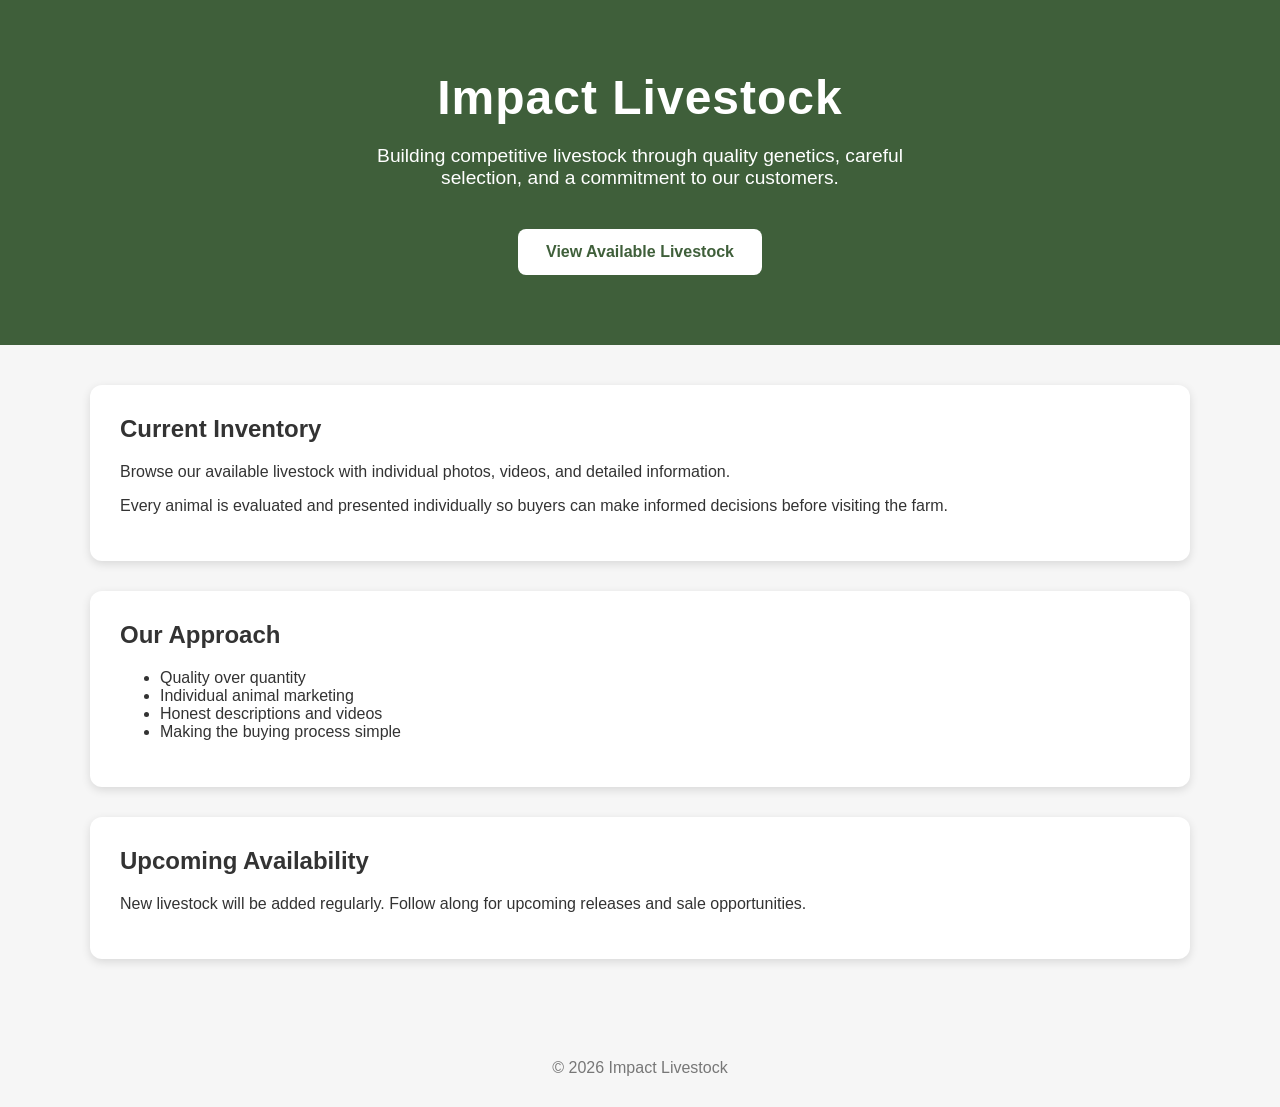
==== index.html @ 0fb70a0f "Update index.html" ====
<!DOCTYPE html>
<html lang="en">
<head>
<meta charset="UTF-8">
<meta name="viewport" content="width=device-width, initial-scale=1.0">

<title>Impact Livestock</title>

<style>

body{
    margin:0;
    font-family:Arial, Helvetica, sans-serif;
    background:#f6f6f6;
    color:#333;
}

header{
    background:#3f5f3a;
    color:white;
    text-align:center;
    padding:70px 20px;
}

header h1{
    margin:0;
    font-size:3em;
    letter-spacing:1px;
}

header p{
    font-size:1.2em;
    max-width:600px;
    margin:20px auto;
}

.button{
    display:inline-block;
    background:white;
    color:#3f5f3a;
    padding:14px 28px;
    margin-top:20px;
    border-radius:8px;
    text-decoration:none;
    font-weight:bold;
}

.container{
    max-width:1100px;
    margin:auto;
    padding:40px 20px;
}

.card{
    background:white;
    border-radius:12px;
    padding:30px;
    box-shadow:0 3px 10px rgba(0,0,0,.12);
    margin-bottom:30px;
}

.card h2{
    margin-top:0;
}

footer{
    text-align:center;
    padding:30px;
    color:#777;
}

</style>

</head>

<body>

<header>

<h1>Impact Livestock</h1>

<p>
Building competitive livestock through quality genetics, careful selection, and a commitment to our customers.
</p>

<a class="button" href="pigs/">
View Available Livestock
</a>

</header>


<div class="container">

<div class="card">

<h2>Current Inventory</h2>

<p>
Browse our available livestock with individual photos, videos, and detailed information.
</p>

<p>
Every animal is evaluated and presented individually so buyers can make informed decisions before visiting the farm.
</p>

</div>


<div class="card">

<h2>Our Approach</h2>

<ul>
<li>Quality over quantity</li>
<li>Individual animal marketing</li>
<li>Honest descriptions and videos</li>
<li>Making the buying process simple</li>
</ul>

</div>


<div class="card">

<h2>Upcoming Availability</h2>

<p>
New livestock will be added regularly. Follow along for upcoming releases and sale opportunities.
</p>

</div>


</div>


<footer>

© 2026 Impact Livestock

</footer>


</body>
</html>
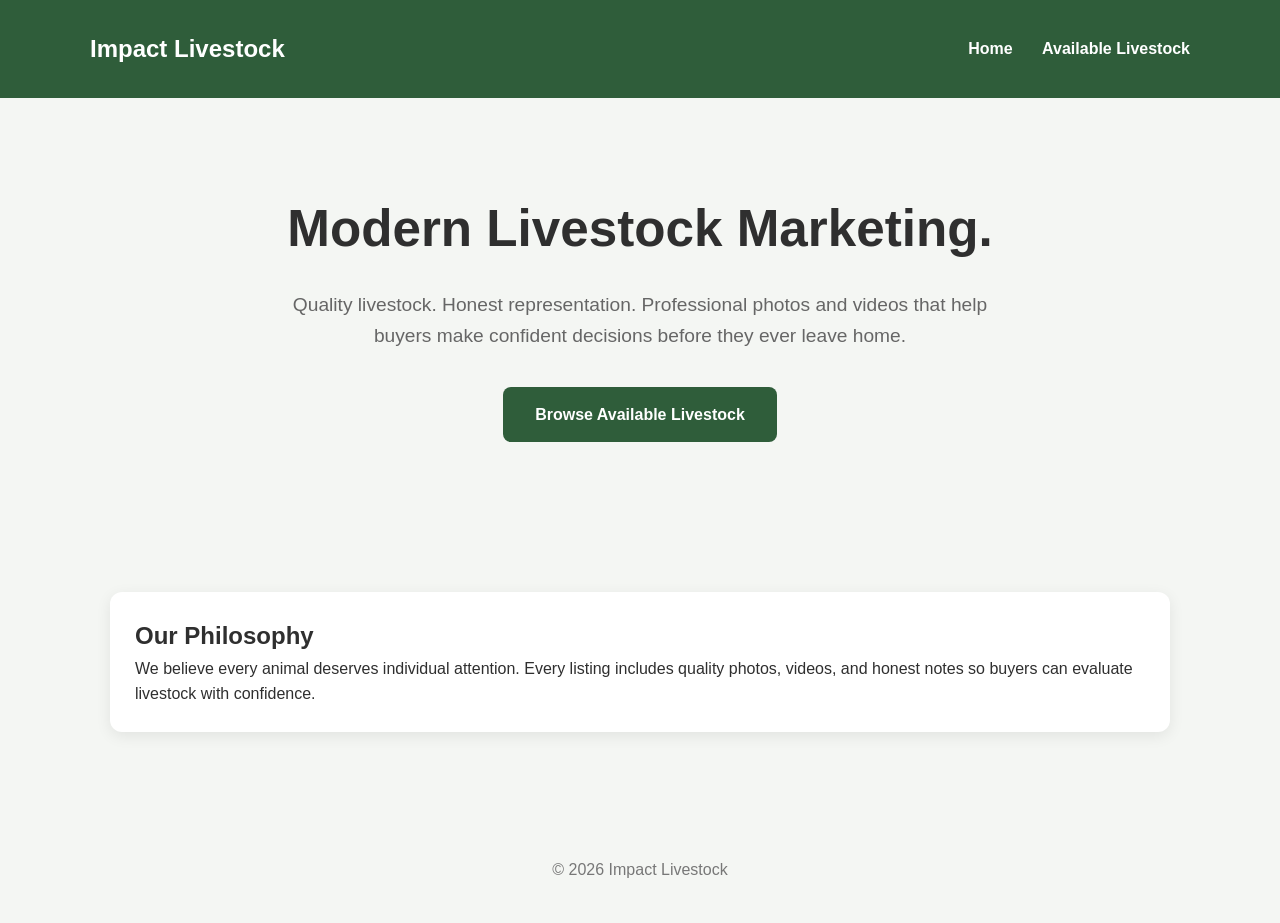
==== commit 44911ac5: "Update index.html" ====
--- a/index.html
+++ b/index.html
@@ -1,75 +1,14 @@
 <!DOCTYPE html>
 <html lang="en">
+
 <head>
+
 <meta charset="UTF-8">
 <meta name="viewport" content="width=device-width, initial-scale=1.0">
 
 <title>Impact Livestock</title>
 
-<style>
-
-body{
-    margin:0;
-    font-family:Arial, Helvetica, sans-serif;
-    background:#f6f6f6;
-    color:#333;
-}
-
-header{
-    background:#3f5f3a;
-    color:white;
-    text-align:center;
-    padding:70px 20px;
-}
-
-header h1{
-    margin:0;
-    font-size:3em;
-    letter-spacing:1px;
-}
-
-header p{
-    font-size:1.2em;
-    max-width:600px;
-    margin:20px auto;
-}
-
-.button{
-    display:inline-block;
-    background:white;
-    color:#3f5f3a;
-    padding:14px 28px;
-    margin-top:20px;
-    border-radius:8px;
-    text-decoration:none;
-    font-weight:bold;
-}
-
-.container{
-    max-width:1100px;
-    margin:auto;
-    padding:40px 20px;
-}
-
-.card{
-    background:white;
-    border-radius:12px;
-    padding:30px;
-    box-shadow:0 3px 10px rgba(0,0,0,.12);
-    margin-bottom:30px;
-}
-
-.card h2{
-    margin-top:0;
-}
-
-footer{
-    text-align:center;
-    padding:30px;
-    color:#777;
-}
-
-</style>
+<link rel="stylesheet" href="css/style.css">
 
 </head>
 
@@ -77,62 +16,49 @@
 
 <header>
 
-<h1>Impact Livestock</h1>
+<nav>
 
-<p>
-Building competitive livestock through quality genetics, careful selection, and a commitment to our customers.
-</p>
+<h2>Impact Livestock</h2>
 
-<a class="button" href="pigs/">
-View Available Livestock
-</a>
+<div>
+<a href="index.html">Home</a>
+<a href="pigs/">Available Livestock</a>
+</div>
+
+</nav>
 
 </header>
 
 
-<div class="container">
+<section class="hero">
+
+<h1>Modern Livestock Marketing.</h1>
+
+<p>
+Quality livestock. Honest representation.
+Professional photos and videos that help buyers make confident decisions before they ever leave home.
+</p>
+
+<a class="button" href="pigs/">
+Browse Available Livestock
+</a>
+
+</section>
+
+
+<section class="section">
 
 <div class="card">
 
-<h2>Current Inventory</h2>
+<h2>Our Philosophy</h2>
 
 <p>
-Browse our available livestock with individual photos, videos, and detailed information.
-</p>
-
-<p>
-Every animal is evaluated and presented individually so buyers can make informed decisions before visiting the farm.
+We believe every animal deserves individual attention. Every listing includes quality photos, videos, and honest notes so buyers can evaluate livestock with confidence.
 </p>
 
 </div>
 
-
-<div class="card">
-
-<h2>Our Approach</h2>
-
-<ul>
-<li>Quality over quantity</li>
-<li>Individual animal marketing</li>
-<li>Honest descriptions and videos</li>
-<li>Making the buying process simple</li>
-</ul>
-
-</div>
-
-
-<div class="card">
-
-<h2>Upcoming Availability</h2>
-
-<p>
-New livestock will be added regularly. Follow along for upcoming releases and sale opportunities.
-</p>
-
-</div>
-
-
-</div>
+</section>
 
 
 <footer>
@@ -141,6 +67,6 @@
 
 </footer>
 
+</body>
 
-</body>
 </html>
--- a/css/style.css
+++ b/css/style.css
@@ -0,0 +1,85 @@
+/* IMPACT LIVESTOCK */
+
+*{
+    margin:0;
+    padding:0;
+    box-sizing:border-box;
+}
+
+body{
+    font-family:Arial, Helvetica, sans-serif;
+    background:#f4f6f3;
+    color:#2f2f2f;
+    line-height:1.6;
+}
+
+header{
+    background:#2f5d3a;
+    color:white;
+    padding:30px;
+}
+
+nav{
+    max-width:1100px;
+    margin:auto;
+    display:flex;
+    justify-content:space-between;
+    align-items:center;
+}
+
+nav a{
+    color:white;
+    text-decoration:none;
+    margin-left:25px;
+    font-weight:bold;
+}
+
+.hero{
+    max-width:1100px;
+    margin:auto;
+    text-align:center;
+    padding:90px 20px;
+}
+
+.hero h1{
+    font-size:3.2rem;
+    margin-bottom:20px;
+}
+
+.hero p{
+    max-width:700px;
+    margin:auto;
+    font-size:1.2rem;
+    color:#666;
+}
+
+.button{
+    display:inline-block;
+    margin-top:35px;
+    padding:15px 32px;
+    background:#2f5d3a;
+    color:white;
+    text-decoration:none;
+    border-radius:8px;
+    font-weight:bold;
+}
+
+.section{
+    max-width:1100px;
+    margin:auto;
+    padding:60px 20px;
+}
+
+.card{
+    background:white;
+    border-radius:12px;
+    padding:25px;
+    box-shadow:0 4px 15px rgba(0,0,0,.08);
+    margin-bottom:25px;
+}
+
+footer{
+    text-align:center;
+    padding:40px;
+    color:#777;
+}
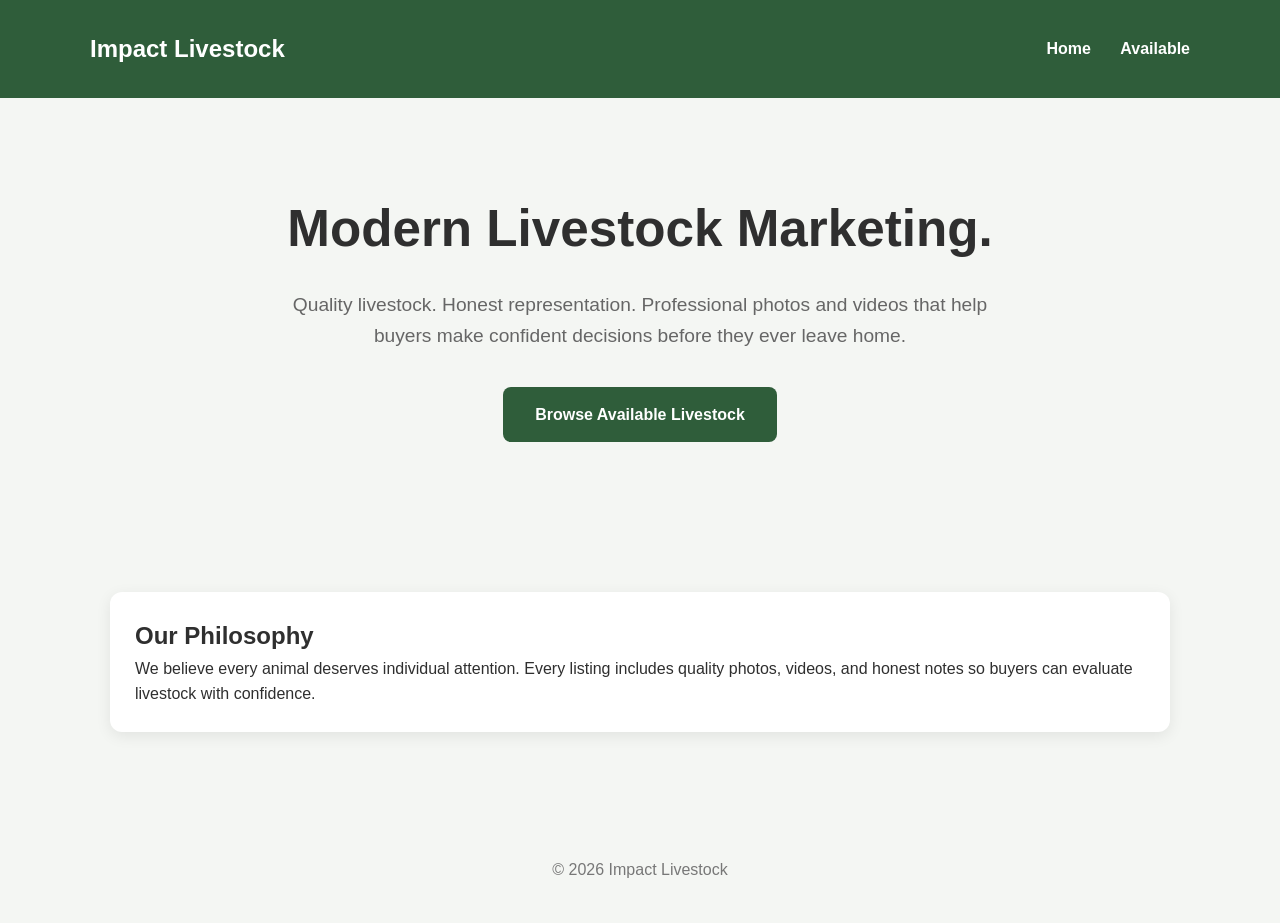
==== commit b13c1676: "Update index.html" ====
--- a/index.html
+++ b/index.html
@@ -22,7 +22,7 @@
 
 <div>
 <a href="index.html">Home</a>
-<a href="pigs/">Available Livestock</a>
+<a href="pigs/">Available</a>
 </div>
 
 </nav>
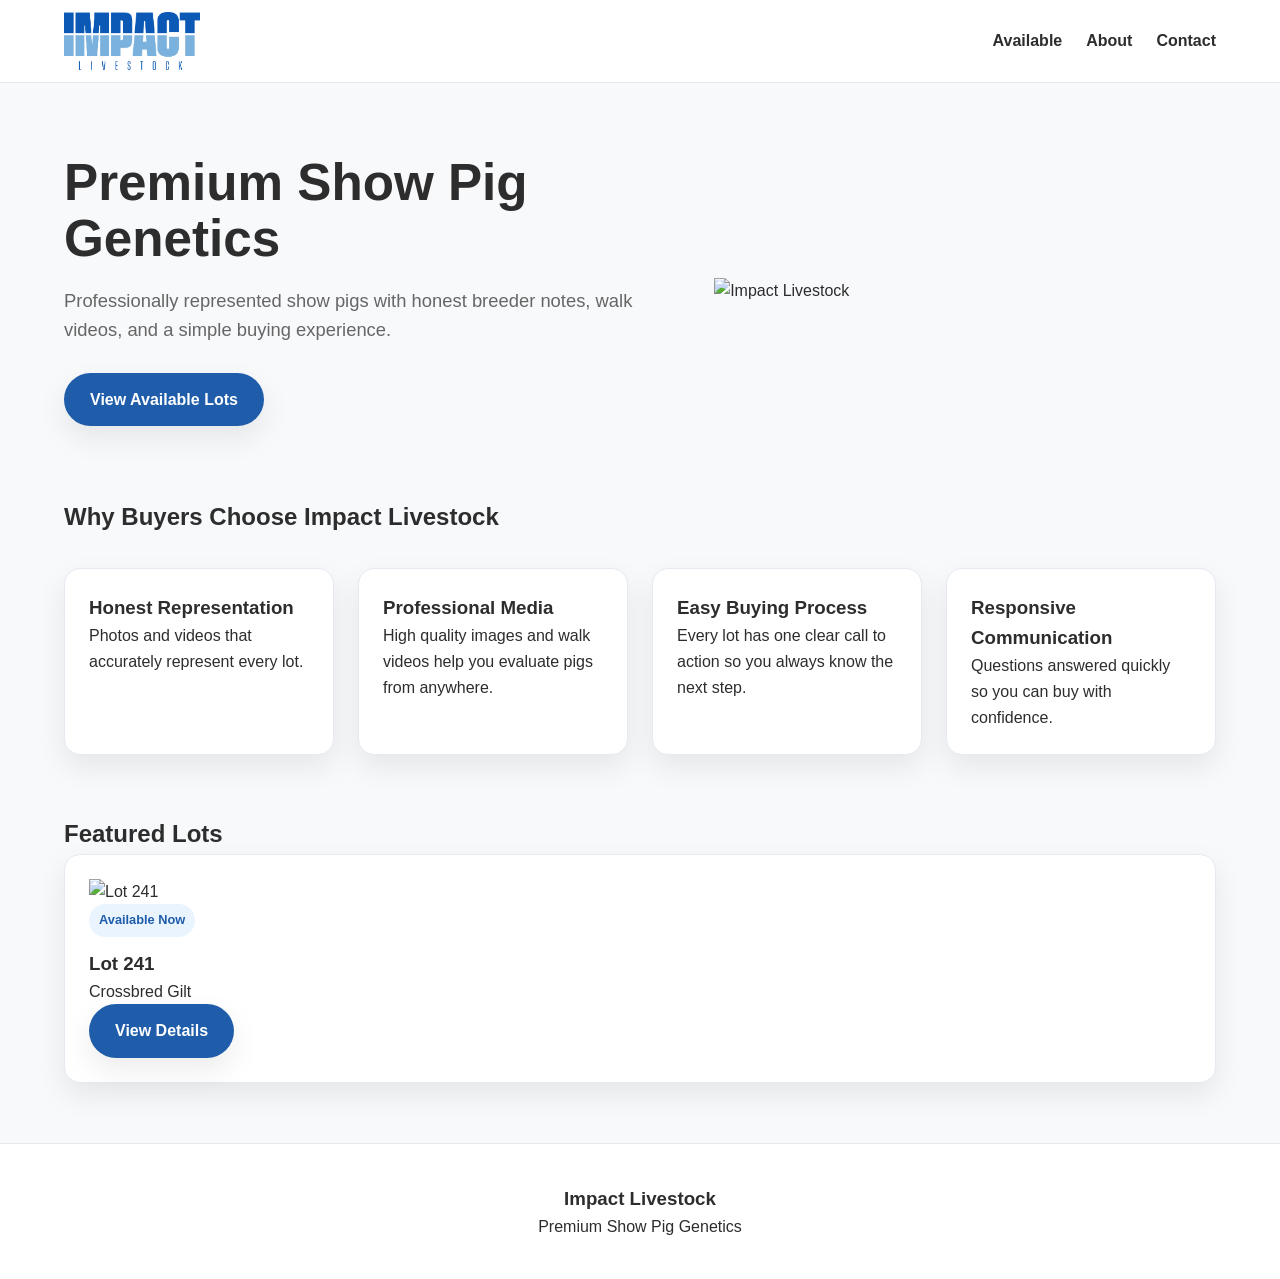
==== commit 27411209: "new" ====
--- a/index.html
+++ b/index.html
@@ -1,6 +1,5 @@
 <!DOCTYPE html>
 <html lang="en">
-
 <head>
 
 <meta charset="UTF-8">
@@ -16,57 +15,192 @@
 
 <header>
 
+<div class="container nav">
+
+<a class="logo" href="index.html">
+    <img src="images/logo.png"
+         alt="Impact Livestock"
+         style="height:58px;">
+</a>
+
 <nav>
 
-<h2>Impact Livestock</h2>
+<a href="pigs/index.html">Available</a>
+
+<a href="about.html">About</a>
+
+<a href="contact.html">Contact</a>
+
+</nav>
+
+</div>
+
+</header>
+
+<section class="hero">
+
+<div class="container hero-grid">
 
 <div>
-<a href="index.html">Home</a>
-<a href="pigs/">Available</a>
-</div>
-
-</nav>
-
-</header>
-
-
-<section class="hero">
-
-<h1>Modern Livestock Marketing.</h1>
-
-<p>
-Quality livestock. Honest representation.
-Professional photos and videos that help buyers make confident decisions before they ever leave home.
-</p>
-
-<a class="button" href="pigs/">
-Browse Available Livestock
+
+<h1>
+Premium Show Pig Genetics
+</h1>
+
+<p>
+
+Professionally represented show pigs with honest breeder notes,
+walk videos, and a simple buying experience.
+
+</p>
+
+<a class="button" href="pigs/index.html">
+
+View Available Lots
+
 </a>
 
+</div>
+
+<div class="hero-image">
+
+<img src="images/hero.jpg"
+alt="Impact Livestock">
+
+</div>
+
+</div>
+
 </section>
 
-
-<section class="section">
-
-<div class="card">
-
-<h2>Our Philosophy</h2>
-
-<p>
-We believe every animal deserves individual attention. Every listing includes quality photos, videos, and honest notes so buyers can evaluate livestock with confidence.
-</p>
+<section>
+
+<div class="container">
+
+<h2>
+Why Buyers Choose Impact Livestock
+</h2>
+
+<div class="features">
+
+<div class="feature">
+
+<h3>Honest Representation</h3>
+
+<p>
+
+Photos and videos that accurately represent every lot.
+
+</p>
+
+</div>
+
+<div class="feature">
+
+<h3>Professional Media</h3>
+
+<p>
+
+High quality images and walk videos help you evaluate pigs from anywhere.
+
+</p>
+
+</div>
+
+<div class="feature">
+
+<h3>Easy Buying Process</h3>
+
+<p>
+
+Every lot has one clear call to action so you always know the next step.
+
+</p>
+
+</div>
+
+<div class="feature">
+
+<h3>Responsive Communication</h3>
+
+<p>
+
+Questions answered quickly so you can buy with confidence.
+
+</p>
+
+</div>
+
+</div>
 
 </div>
 
 </section>
 
+<section>
+
+<div class="container">
+
+<h2>
+Featured Lots
+</h2>
+
+<div class="lot-grid">
+
+<div class="lot-card">
+
+<img src="images/placeholder.svg" alt="Lot 241">
+
+<div class="lot-content">
+
+<div class="badge">
+Available Now
+</div>
+
+<h3>
+Lot 241
+</h3>
+
+<p>
+
+Crossbred Gilt
+
+</p>
+
+<a class="button" href="pigs/tag241.html">
+
+View Details
+
+</a>
+
+</div>
+
+</div>
+
+</div>
+
+</div>
+
+</section>
 
 <footer>
 
-© 2026 Impact Livestock
+<div class="container">
+
+<h3>
+Impact Livestock
+</h3>
+
+<p>
+
+Premium Show Pig Genetics
+
+</p>
+
+</div>
 
 </footer>
 
 </body>
 
-</html>
+</html>
--- a/css/style.css
+++ b/css/style.css
@@ -1,85 +1,97 @@
-/* IMPACT LIVESTOCK */
-
-*{
-    margin:0;
-    padding:0;
-    box-sizing:border-box;
+/* Impact Livestock 2.0 */
+:root{
+  --primary:#1F5DAA;
+  --primary-dark:#184A88;
+  --accent:#79A9D4;
+  --charcoal:#2D2D2D;
+  --light:#F8F9FB;
+  --gray:#666666;
+  --border:#E6EAF0;
+  --white:#FFFFFF;
+  --shadow:0 12px 30px rgba(0,0,0,.08);
+  --radius:16px;
+  --max-width:1200px;
 }
-
+*{margin:0;padding:0;box-sizing:border-box}
 body{
-    font-family:Arial, Helvetica, sans-serif;
-    background:#f4f6f3;
-    color:#2f2f2f;
-    line-height:1.6;
+  font-family:-apple-system,BlinkMacSystemFont,"Segoe UI",Roboto,sans-serif;
+  color:var(--charcoal);
+  background:var(--light);
+  line-height:1.6;
 }
-
+img{max-width:100%;display:block}
+a{text-decoration:none;color:inherit}
+.container{max-width:var(--max-width);margin:0 auto;padding:0 24px}
 header{
-    background:#2f5d3a;
-    color:white;
-    padding:30px;
+  position:sticky;top:0;z-index:100;
+  background:#fff;border-bottom:1px solid var(--border)
 }
-
-nav{
-    max-width:1100px;
-    margin:auto;
-    display:flex;
-    justify-content:space-between;
-    align-items:center;
+.nav{
+  display:flex;justify-content:space-between;align-items:center;
+  min-height:82px;
 }
-
-nav a{
-    color:white;
-    text-decoration:none;
-    margin-left:25px;
-    font-weight:bold;
+.logo img{height:58px}
+nav{display:flex;gap:24px}
+nav a{font-weight:600;color:var(--charcoal)}
+nav a:hover{color:var(--primary)}
+.hero{padding:72px 0}
+.hero-grid{
+  display:grid;
+  grid-template-columns:1.2fr 1fr;
+  gap:48px;
+  align-items:center;
 }
-
-.hero{
-    max-width:1100px;
-    margin:auto;
-    text-align:center;
-    padding:90px 20px;
+.hero h1{font-size:3.2rem;line-height:1.1;margin-bottom:18px}
+.hero p{font-size:1.15rem;color:var(--gray);margin-bottom:28px}
+.button{
+  display:inline-block;
+  background:var(--primary);
+  color:#fff;
+  padding:14px 26px;
+  border-radius:999px;
+  font-weight:700;
+  box-shadow:var(--shadow);
 }
-
-.hero h1{
-    font-size:3.2rem;
-    margin-bottom:20px;
+.button:hover{background:var(--primary-dark)}
+.features{
+  display:grid;
+  grid-template-columns:repeat(auto-fit,minmax(220px,1fr));
+  gap:24px;
+  margin:32px 0 60px;
 }
-
-.hero p{
-    max-width:700px;
-    margin:auto;
-    font-size:1.2rem;
-    color:#666;
+.feature,.lot-card{
+  background:#fff;
+  border:1px solid var(--border);
+  border-radius:var(--radius);
+  padding:24px;
+  box-shadow:var(--shadow);
 }
-
-.button{
-    display:inline-block;
-    margin-top:35px;
-    padding:15px 32px;
-    background:#2f5d3a;
-    color:white;
-    text-decoration:none;
-    border-radius:8px;
-    font-weight:bold;
+.lot-grid{
+  display:grid;
+  grid-template-columns:repeat(auto-fit,minmax(280px,1fr));
+  gap:24px;
 }
-
-.section{
-    max-width:1100px;
-    margin:auto;
-    padding:60px 20px;
+.badge{
+ display:inline-block;
+ background:#e9f4ff;
+ color:var(--primary);
+ padding:6px 10px;
+ border-radius:999px;
+ font-size:.8rem;
+ font-weight:700;
+ margin-bottom:12px;
 }
-
-.card{
-    background:white;
-    border-radius:12px;
-    padding:25px;
-    box-shadow:0 4px 15px rgba(0,0,0,.08);
-    margin-bottom:25px;
+footer{
+ margin-top:60px;
+ padding:40px 0;
+ text-align:center;
+ background:#fff;
+ border-top:1px solid var(--border);
 }
-
-footer{
-    text-align:center;
-    padding:40px;
-    color:#777;
-}
+@media (max-width:800px){
+ .nav{flex-direction:column;padding:16px 0}
+ nav{flex-wrap:wrap;justify-content:center}
+ .hero-grid{grid-template-columns:1fr}
+ .hero h1{font-size:2.3rem}
+ .logo img{height:46px}
+}
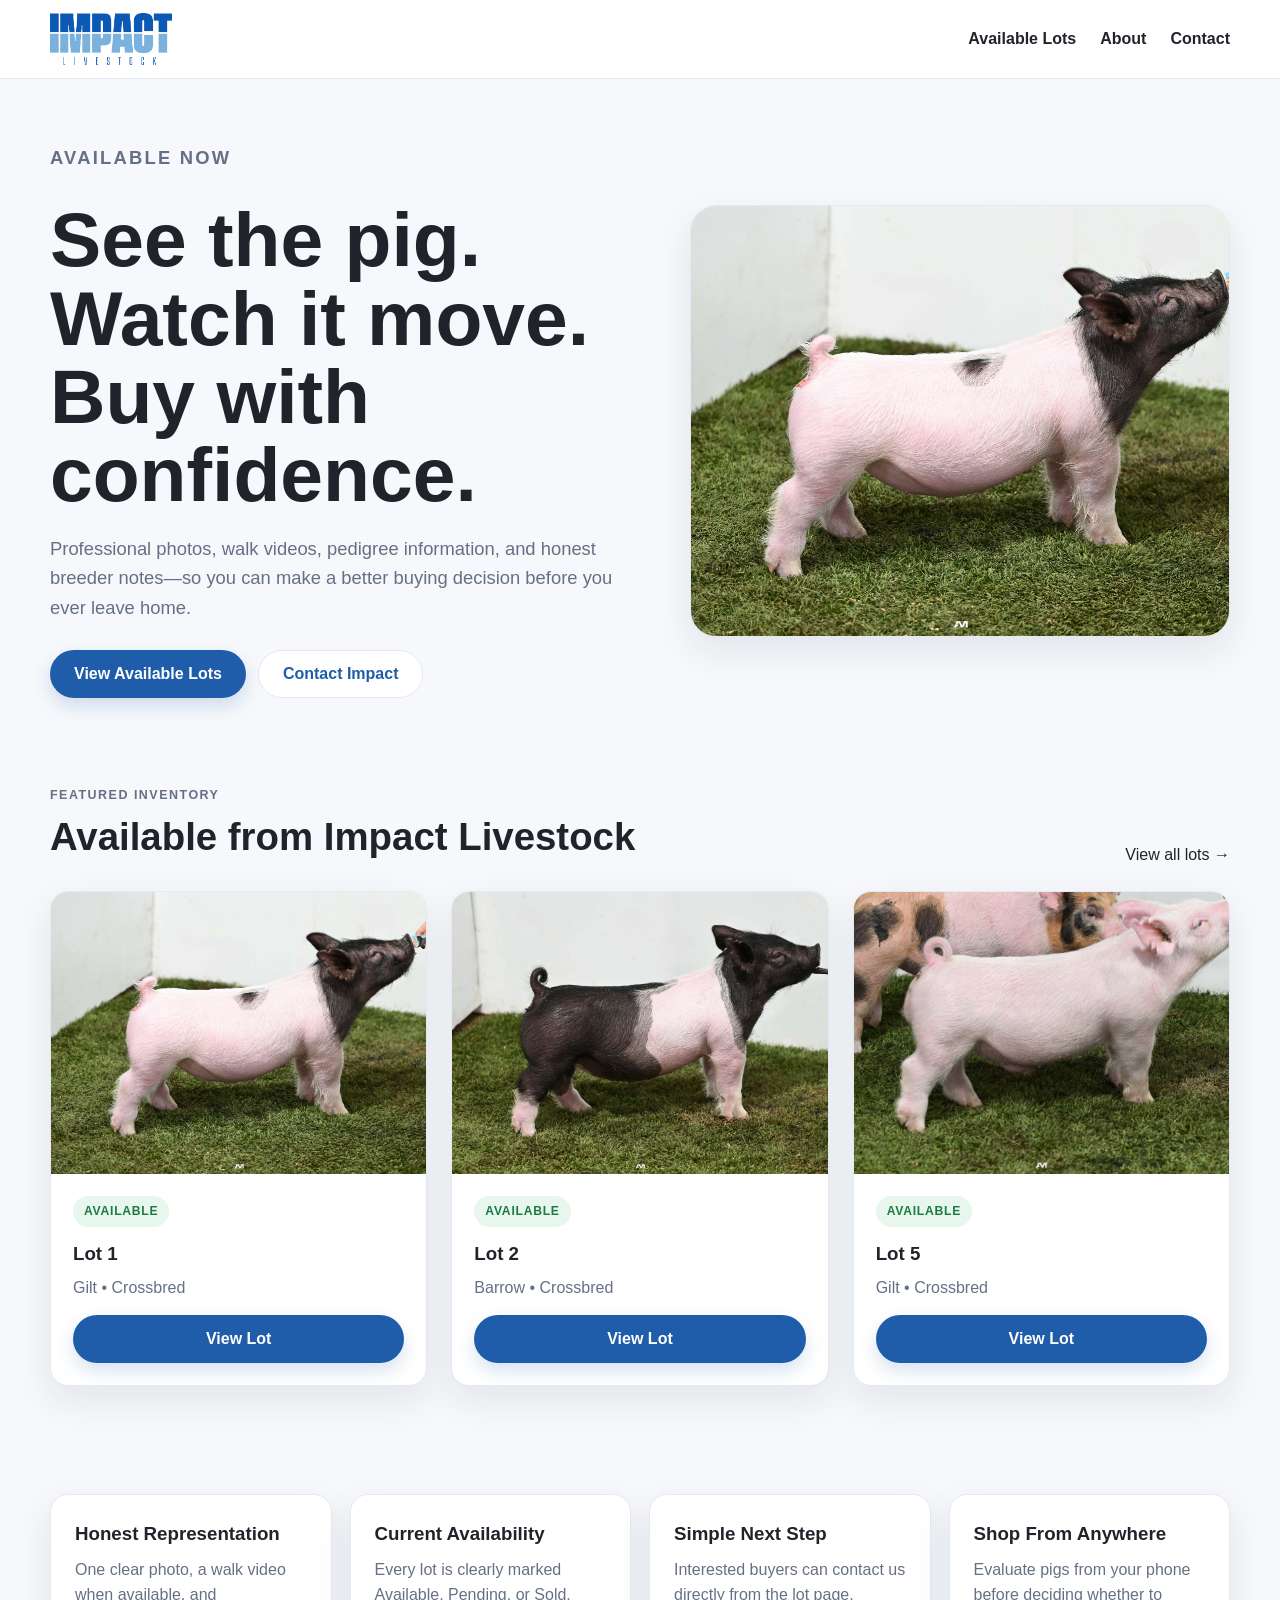
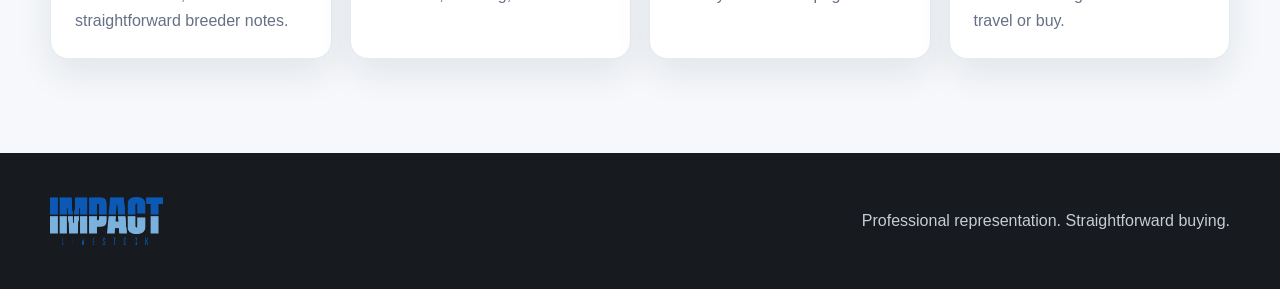
==== commit 93aca6d9: "Install Impact Livestock V2 beta" ====
--- a/index.html
+++ b/index.html
@@ -1,206 +1 @@
-<!DOCTYPE html>
-<html lang="en">
-<head>
-
-<meta charset="UTF-8">
-<meta name="viewport" content="width=device-width, initial-scale=1.0">
-
-<title>Impact Livestock</title>
-
-<link rel="stylesheet" href="css/style.css">
-
-</head>
-
-<body>
-
-<header>
-
-<div class="container nav">
-
-<a class="logo" href="index.html">
-    <img src="images/logo.png"
-         alt="Impact Livestock"
-         style="height:58px;">
-</a>
-
-<nav>
-
-<a href="pigs/index.html">Available</a>
-
-<a href="about.html">About</a>
-
-<a href="contact.html">Contact</a>
-
-</nav>
-
-</div>
-
-</header>
-
-<section class="hero">
-
-<div class="container hero-grid">
-
-<div>
-
-<h1>
-Premium Show Pig Genetics
-</h1>
-
-<p>
-
-Professionally represented show pigs with honest breeder notes,
-walk videos, and a simple buying experience.
-
-</p>
-
-<a class="button" href="pigs/index.html">
-
-View Available Lots
-
-</a>
-
-</div>
-
-<div class="hero-image">
-
-<img src="images/hero.jpg"
-alt="Impact Livestock">
-
-</div>
-
-</div>
-
-</section>
-
-<section>
-
-<div class="container">
-
-<h2>
-Why Buyers Choose Impact Livestock
-</h2>
-
-<div class="features">
-
-<div class="feature">
-
-<h3>Honest Representation</h3>
-
-<p>
-
-Photos and videos that accurately represent every lot.
-
-</p>
-
-</div>
-
-<div class="feature">
-
-<h3>Professional Media</h3>
-
-<p>
-
-High quality images and walk videos help you evaluate pigs from anywhere.
-
-</p>
-
-</div>
-
-<div class="feature">
-
-<h3>Easy Buying Process</h3>
-
-<p>
-
-Every lot has one clear call to action so you always know the next step.
-
-</p>
-
-</div>
-
-<div class="feature">
-
-<h3>Responsive Communication</h3>
-
-<p>
-
-Questions answered quickly so you can buy with confidence.
-
-</p>
-
-</div>
-
-</div>
-
-</div>
-
-</section>
-
-<section>
-
-<div class="container">
-
-<h2>
-Featured Lots
-</h2>
-
-<div class="lot-grid">
-
-<div class="lot-card">
-
-<img src="images/placeholder.svg" alt="Lot 241">
-
-<div class="lot-content">
-
-<div class="badge">
-Available Now
-</div>
-
-<h3>
-Lot 241
-</h3>
-
-<p>
-
-Crossbred Gilt
-
-</p>
-
-<a class="button" href="pigs/tag241.html">
-
-View Details
-
-</a>
-
-</div>
-
-</div>
-
-</div>
-
-</div>
-
-</section>
-
-<footer>
-
-<div class="container">
-
-<h3>
-Impact Livestock
-</h3>
-
-<p>
-
-Premium Show Pig Genetics
-
-</p>
-
-</div>
-
-</footer>
-
-</body>
-
-</html>+<!doctype html><html lang="en"><head><meta charset="utf-8"><meta name="viewport" content="width=device-width,initial-scale=1"><title>Impact Livestock</title><link rel="stylesheet" href="css/style.css"></head><body data-data-url="data/pigs.json"><header class="site-header"><div class="container nav"><a class="brand" href="index.html"><img src="images/logo.png" alt="Impact Livestock"></a><nav class="nav-links"><a href="pigs/index.html">Available Lots</a><a class="hide-mobile" href="about.html">About</a><a href="contact.html">Contact</a></nav></div></header><main><section class="hero"><div class="container hero-grid"><div><p class="eyebrow">Available now</p><h1>See the pig. Watch it move. Buy with confidence.</h1><p>Professional photos, walk videos, pedigree information, and honest breeder notes—so you can make a better buying decision before you ever leave home.</p><div class="hero-actions"><a class="button" href="pigs/index.html">View Available Lots</a><a class="button secondary" href="contact.html">Contact Impact</a></div></div><div class="hero-media"><img src="images/hero.jpg" alt="Impact Livestock featured show pig"></div></div></section><section class="section"><div class="container"><div class="section-head"><div><p class="eyebrow">Featured inventory</p><h2>Available from Impact Livestock</h2></div><a href="pigs/index.html">View all lots →</a></div><div class="pig-grid" id="featured-grid"></div></div></section><section class="section"><div class="container"><div class="feature-grid"><article class="feature"><h3>Honest Representation</h3><p>One clear photo, a walk video when available, and straightforward breeder notes.</p></article><article class="feature"><h3>Current Availability</h3><p>Every lot is clearly marked Available, Pending, or Sold.</p></article><article class="feature"><h3>Simple Next Step</h3><p>Interested buyers can contact us directly from the lot page.</p></article><article class="feature"><h3>Shop From Anywhere</h3><p>Evaluate pigs from your phone before deciding whether to travel or buy.</p></article></div></div></section></main><footer class="site-footer"><div class="container footer-grid"><img src="images/logo.png" alt="Impact Livestock"><p>Professional representation. Straightforward buying.</p></div></footer><script src="js/main.js"></script></body></html>
--- a/css/style.css
+++ b/css/style.css
@@ -1,97 +1,13 @@
-/* Impact Livestock 2.0 */
-:root{
-  --primary:#1F5DAA;
-  --primary-dark:#184A88;
-  --accent:#79A9D4;
-  --charcoal:#2D2D2D;
-  --light:#F8F9FB;
-  --gray:#666666;
-  --border:#E6EAF0;
-  --white:#FFFFFF;
-  --shadow:0 12px 30px rgba(0,0,0,.08);
-  --radius:16px;
-  --max-width:1200px;
-}
-*{margin:0;padding:0;box-sizing:border-box}
-body{
-  font-family:-apple-system,BlinkMacSystemFont,"Segoe UI",Roboto,sans-serif;
-  color:var(--charcoal);
-  background:var(--light);
-  line-height:1.6;
-}
-img{max-width:100%;display:block}
-a{text-decoration:none;color:inherit}
-.container{max-width:var(--max-width);margin:0 auto;padding:0 24px}
-header{
-  position:sticky;top:0;z-index:100;
-  background:#fff;border-bottom:1px solid var(--border)
-}
-.nav{
-  display:flex;justify-content:space-between;align-items:center;
-  min-height:82px;
-}
-.logo img{height:58px}
-nav{display:flex;gap:24px}
-nav a{font-weight:600;color:var(--charcoal)}
-nav a:hover{color:var(--primary)}
-.hero{padding:72px 0}
-.hero-grid{
-  display:grid;
-  grid-template-columns:1.2fr 1fr;
-  gap:48px;
-  align-items:center;
-}
-.hero h1{font-size:3.2rem;line-height:1.1;margin-bottom:18px}
-.hero p{font-size:1.15rem;color:var(--gray);margin-bottom:28px}
-.button{
-  display:inline-block;
-  background:var(--primary);
-  color:#fff;
-  padding:14px 26px;
-  border-radius:999px;
-  font-weight:700;
-  box-shadow:var(--shadow);
-}
-.button:hover{background:var(--primary-dark)}
-.features{
-  display:grid;
-  grid-template-columns:repeat(auto-fit,minmax(220px,1fr));
-  gap:24px;
-  margin:32px 0 60px;
-}
-.feature,.lot-card{
-  background:#fff;
-  border:1px solid var(--border);
-  border-radius:var(--radius);
-  padding:24px;
-  box-shadow:var(--shadow);
-}
-.lot-grid{
-  display:grid;
-  grid-template-columns:repeat(auto-fit,minmax(280px,1fr));
-  gap:24px;
-}
-.badge{
- display:inline-block;
- background:#e9f4ff;
- color:var(--primary);
- padding:6px 10px;
- border-radius:999px;
- font-size:.8rem;
- font-weight:700;
- margin-bottom:12px;
-}
-footer{
- margin-top:60px;
- padding:40px 0;
- text-align:center;
- background:#fff;
- border-top:1px solid var(--border);
-}
-@media (max-width:800px){
- .nav{flex-direction:column;padding:16px 0}
- nav{flex-wrap:wrap;justify-content:center}
- .hero-grid{grid-template-columns:1fr}
- .hero h1{font-size:2.3rem}
- .logo img{height:46px}
-}+:root{--primary:#1F5DAA;--primary-dark:#184A88;--accent:#79A9D4;--charcoal:#20242A;--muted:#667085;--surface:#FFF;--background:#F6F8FB;--border:#E5EAF0;--success-bg:#E8F7ED;--success:#1E7A43;--pending-bg:#FFF4DA;--pending:#8A6200;--sold-bg:#F7E8E8;--sold:#922E2E;--shadow:0 14px 36px rgba(22,34,51,.09);--radius:18px;--max-width:1180px}
+*{box-sizing:border-box}html{scroll-behavior:smooth}body{margin:0;font-family:-apple-system,BlinkMacSystemFont,"Segoe UI",Roboto,Helvetica,Arial,sans-serif;color:var(--charcoal);background:var(--background);line-height:1.6}img{max-width:100%;display:block}a{color:inherit;text-decoration:none}button,input,textarea,select{font:inherit}.container{width:min(calc(100% - 32px),var(--max-width));margin:0 auto}
+.site-header{position:sticky;top:0;z-index:50;background:rgba(255,255,255,.96);border-bottom:1px solid var(--border);backdrop-filter:blur(10px)}.nav{min-height:78px;display:flex;align-items:center;justify-content:space-between;gap:24px}.brand img{height:52px;width:auto}.nav-links{display:flex;align-items:center;gap:24px;font-weight:700}.nav-links a:hover{color:var(--primary)}
+.button{display:inline-flex;align-items:center;justify-content:center;min-height:48px;padding:0 24px;border:0;border-radius:999px;background:var(--primary);color:white;font-weight:800;box-shadow:0 8px 18px rgba(31,93,170,.18);cursor:pointer;transition:.2s ease}.button:hover{background:var(--primary-dark);transform:translateY(-1px)}.button.secondary{background:white;color:var(--primary);border:1px solid var(--border);box-shadow:none}.button.full{width:100%}
+.hero{padding:64px 0 34px}.hero-grid{display:grid;grid-template-columns:1.05fr .95fr;gap:44px;align-items:center}.eyebrow{color:var(--primary);font-weight:900;text-transform:uppercase;letter-spacing:.12em;font-size:.78rem;margin:0 0 12px}.hero h1{font-size:clamp(2.5rem,6vw,4.8rem);line-height:1.02;margin:0 0 20px}.hero p{font-size:1.15rem;color:var(--muted);max-width:620px;margin:0 0 28px}.hero-actions{display:flex;gap:12px;flex-wrap:wrap}.hero-media{min-height:430px;border-radius:26px;overflow:hidden;background:white;box-shadow:var(--shadow);border:1px solid var(--border)}.hero-media img{width:100%;height:100%;min-height:430px;object-fit:cover}
+.section{padding:54px 0}.section-head{display:flex;justify-content:space-between;gap:20px;align-items:end;margin-bottom:24px}.section-head h2{font-size:clamp(1.8rem,3vw,2.6rem);margin:0}.section-head p{margin:0;color:var(--muted);max-width:640px}.feature-grid{display:grid;grid-template-columns:repeat(4,1fr);gap:18px}.feature,.card{background:var(--surface);border:1px solid var(--border);border-radius:var(--radius);padding:24px;box-shadow:var(--shadow)}.feature h3{margin:0 0 8px}.feature p{margin:0;color:var(--muted)}
+.page-header{padding:54px 0 24px;text-align:center}.page-header h1{font-size:clamp(2.2rem,5vw,4rem);margin:0 0 10px}.page-header p{max-width:760px;margin:0 auto;color:var(--muted)}.catalog{padding:28px 0 70px}.pig-grid{display:grid;grid-template-columns:repeat(3,1fr);gap:24px}.pig-card{background:white;border:1px solid var(--border);border-radius:var(--radius);overflow:hidden;box-shadow:var(--shadow);transition:.2s ease}.pig-card:hover{transform:translateY(-4px)}.pig-card-media{position:relative;aspect-ratio:4/3;background:#EDF1F6}.pig-card-media img{width:100%;height:100%;object-fit:cover}.video-pill{position:absolute;right:12px;bottom:12px;background:rgba(32,36,42,.86);color:white;border-radius:999px;padding:7px 11px;font-size:.78rem;font-weight:800}.pig-card-content{padding:22px}.pig-card h2,.pig-card h3{margin:0 0 6px}.pig-card-meta,.pig-card-copy{color:var(--muted)}.pig-card-meta{margin:0 0 14px}.pig-card-copy{margin:0 0 18px}
+.badge{display:inline-flex;align-items:center;border-radius:999px;padding:6px 11px;font-size:.76rem;font-weight:900;letter-spacing:.06em;text-transform:uppercase;margin-bottom:12px}.badge.available{background:var(--success-bg);color:var(--success)}.badge.pending{background:var(--pending-bg);color:var(--pending)}.badge.sold{background:var(--sold-bg);color:var(--sold)}
+.detail-shell{padding:42px 0 86px}.detail-grid{display:grid;grid-template-columns:1.15fr .85fr;gap:32px;align-items:start}.detail-media,.detail-panel{background:white;border:1px solid var(--border);border-radius:var(--radius);box-shadow:var(--shadow);overflow:hidden}.detail-media img{width:100%;aspect-ratio:4/3;object-fit:cover}.video-wrap{padding:18px}.video-frame{width:100%;aspect-ratio:16/9;border:0;border-radius:14px;background:#111}.no-video{padding:34px;text-align:center;background:#F3F5F8;color:var(--muted);border-radius:14px}.detail-panel{padding:28px;position:sticky;top:100px}.detail-panel h1{font-size:clamp(2.1rem,4vw,3.4rem);line-height:1.05;margin:0 0 8px}.detail-subtitle{font-size:1.08rem;color:var(--muted);margin:0 0 20px}.quick-facts{display:grid;grid-template-columns:1fr 1fr;gap:12px;padding:20px 0;border-top:1px solid var(--border);border-bottom:1px solid var(--border)}.fact span{display:block;color:var(--muted);font-size:.78rem;text-transform:uppercase;font-weight:800;letter-spacing:.05em}.fact strong{display:block;margin-top:2px}.notes{padding:20px 0}.notes h2{margin:0 0 8px}.notes p{color:var(--muted);margin:0}.price{font-size:1.45rem;font-weight:900;margin:20px 0 10px}.cta-note{font-size:.88rem;color:var(--muted);margin:10px 0 0}
+.contact-grid{display:grid;grid-template-columns:.8fr 1.2fr;gap:28px;padding:30px 0 70px}.form-grid{display:grid;gap:16px}label{font-weight:800;font-size:.9rem}input,textarea{width:100%;border:1px solid var(--border);border-radius:12px;padding:13px 14px;background:white}textarea{min-height:150px;resize:vertical}
+.site-footer{margin-top:40px;background:#171A1F;color:white;padding:44px 0}.footer-grid{display:flex;justify-content:space-between;gap:24px;align-items:center}.site-footer img{height:48px}.site-footer p{color:#C7CDD6;margin:0}.sticky-cta{display:none}.empty-state{background:white;border:1px dashed var(--border);border-radius:var(--radius);padding:40px;text-align:center;color:var(--muted);grid-column:1/-1}
+@media(max-width:900px){.hero-grid,.detail-grid,.contact-grid{grid-template-columns:1fr}.feature-grid{grid-template-columns:1fr 1fr}.pig-grid{grid-template-columns:1fr 1fr}.detail-panel{position:static}}
+@media(max-width:640px){.container{width:min(calc(100% - 24px),var(--max-width))}.nav{min-height:70px}.brand img{height:42px}.nav-links{gap:14px;font-size:.9rem}.nav-links .hide-mobile{display:none}.hero{padding:38px 0 22px}.hero-media,.hero-media img{min-height:300px}.feature-grid,.pig-grid{grid-template-columns:1fr}.section{padding:38px 0}.section-head{align-items:start;flex-direction:column}.footer-grid{flex-direction:column;text-align:center}.sticky-cta{display:block;position:fixed;left:0;right:0;bottom:0;z-index:80;padding:10px 12px calc(10px + env(safe-area-inset-bottom));background:rgba(255,255,255,.97);border-top:1px solid var(--border)}body.has-sticky-cta{padding-bottom:74px}}
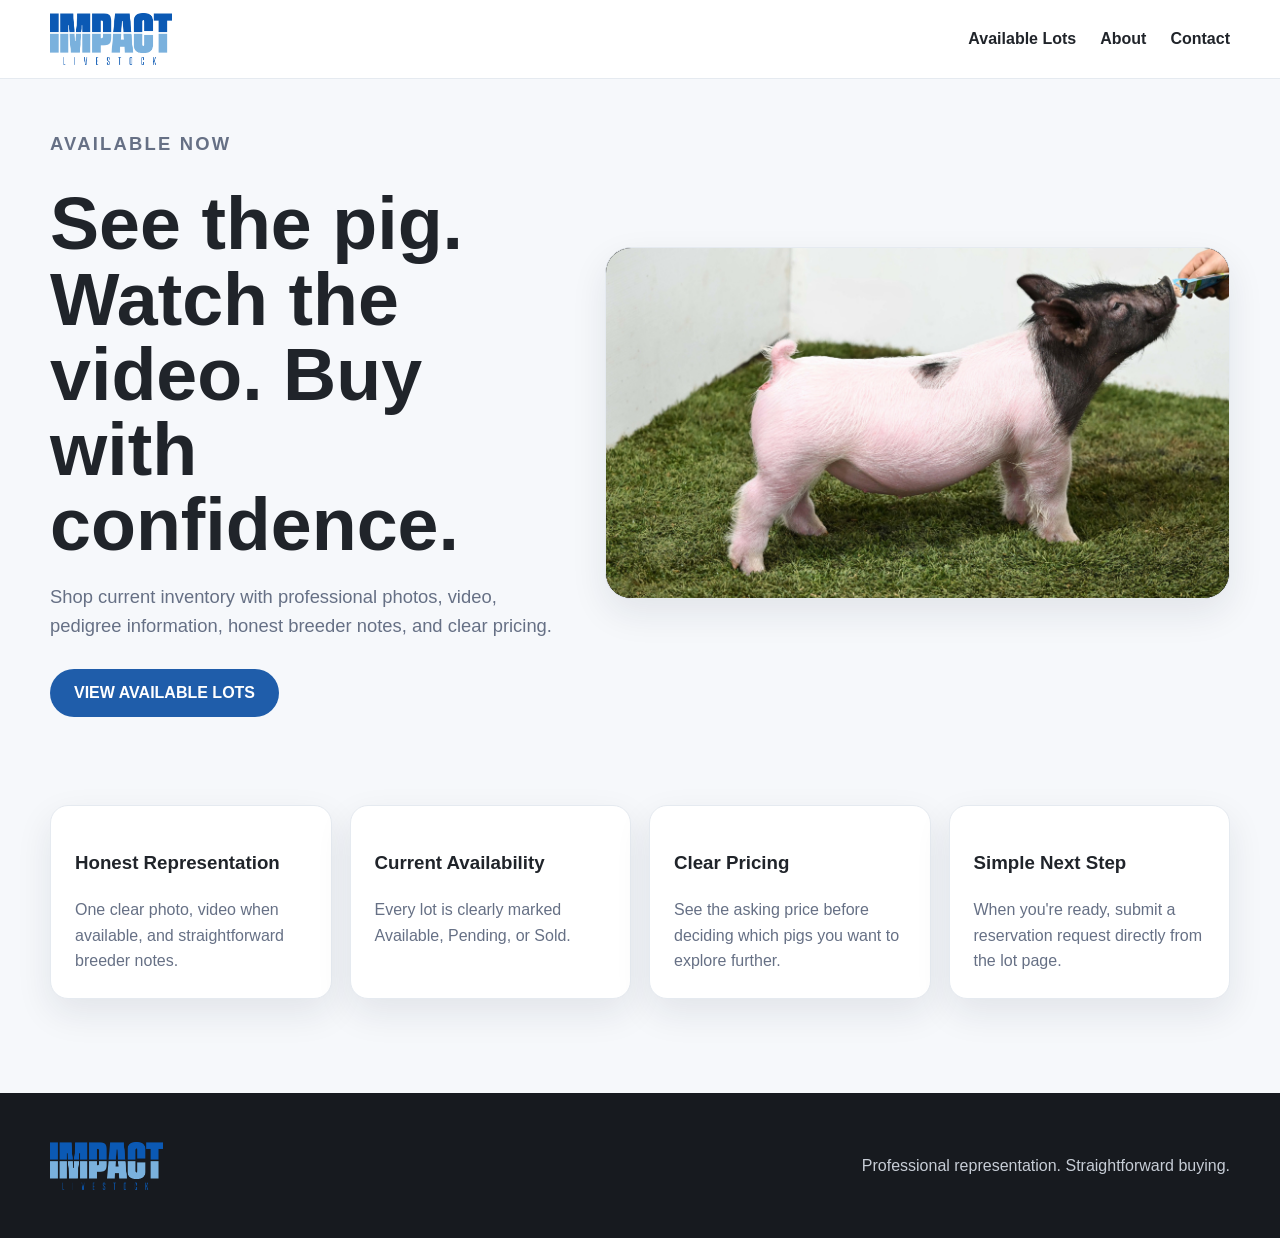
==== commit 30ed35c7: "v2 redesign beta" ====
--- a/index.html
+++ b/index.html
@@ -1 +1 @@
-<!doctype html><html lang="en"><head><meta charset="utf-8"><meta name="viewport" content="width=device-width,initial-scale=1"><title>Impact Livestock</title><link rel="stylesheet" href="css/style.css"></head><body data-data-url="data/pigs.json"><header class="site-header"><div class="container nav"><a class="brand" href="index.html"><img src="images/logo.png" alt="Impact Livestock"></a><nav class="nav-links"><a href="pigs/index.html">Available Lots</a><a class="hide-mobile" href="about.html">About</a><a href="contact.html">Contact</a></nav></div></header><main><section class="hero"><div class="container hero-grid"><div><p class="eyebrow">Available now</p><h1>See the pig. Watch it move. Buy with confidence.</h1><p>Professional photos, walk videos, pedigree information, and honest breeder notes—so you can make a better buying decision before you ever leave home.</p><div class="hero-actions"><a class="button" href="pigs/index.html">View Available Lots</a><a class="button secondary" href="contact.html">Contact Impact</a></div></div><div class="hero-media"><img src="images/hero.jpg" alt="Impact Livestock featured show pig"></div></div></section><section class="section"><div class="container"><div class="section-head"><div><p class="eyebrow">Featured inventory</p><h2>Available from Impact Livestock</h2></div><a href="pigs/index.html">View all lots →</a></div><div class="pig-grid" id="featured-grid"></div></div></section><section class="section"><div class="container"><div class="feature-grid"><article class="feature"><h3>Honest Representation</h3><p>One clear photo, a walk video when available, and straightforward breeder notes.</p></article><article class="feature"><h3>Current Availability</h3><p>Every lot is clearly marked Available, Pending, or Sold.</p></article><article class="feature"><h3>Simple Next Step</h3><p>Interested buyers can contact us directly from the lot page.</p></article><article class="feature"><h3>Shop From Anywhere</h3><p>Evaluate pigs from your phone before deciding whether to travel or buy.</p></article></div></div></section></main><footer class="site-footer"><div class="container footer-grid"><img src="images/logo.png" alt="Impact Livestock"><p>Professional representation. Straightforward buying.</p></div></footer><script src="js/main.js"></script></body></html>+<!doctype html><html lang="en"><head><meta charset="utf-8"><meta name="viewport" content="width=device-width,initial-scale=1"><title>Impact Livestock</title><link rel="stylesheet" href="css/style.css"></head><body><header class="site-header"><div class="container nav"><a class="brand" href="index.html"><img src="images/logo.png" alt="Impact Livestock"></a><nav class="nav-links"><a href="pigs/index.html">Available Lots</a><a class="hide-mobile" href="about.html">About</a><a href="contact.html">Contact</a></nav></div></header><main><section class="hero"><div class="container hero-grid"><div><p class="eyebrow">Available now</p><h1>See the pig. Watch the video. Buy with confidence.</h1><p>Shop current inventory with professional photos, video, pedigree information, honest breeder notes, and clear pricing.</p><a class="button" href="pigs/index.html">VIEW AVAILABLE LOTS</a></div><div class="hero-media"><video class="hero-video" autoplay muted loop playsinline poster="images/hero.jpg"><source src="videos/welcome.mp4" type="video/mp4"></video></div></div></section><section class="section"><div class="container"><div class="feature-grid"><article class="feature"><h3>Honest Representation</h3><p>One clear photo, video when available, and straightforward breeder notes.</p></article><article class="feature"><h3>Current Availability</h3><p>Every lot is clearly marked Available, Pending, or Sold.</p></article><article class="feature"><h3>Clear Pricing</h3><p>See the asking price before deciding which pigs you want to explore further.</p></article><article class="feature"><h3>Simple Next Step</h3><p>When you're ready, submit a reservation request directly from the lot page.</p></article></div></div></section></main><footer class="site-footer"><div class="container footer-grid"><img src="images/logo.png" alt="Impact Livestock"><p>Professional representation. Straightforward buying.</p></div></footer></body></html>
--- a/css/style.css
+++ b/css/style.css
@@ -1,13 +1,47 @@
-:root{--primary:#1F5DAA;--primary-dark:#184A88;--accent:#79A9D4;--charcoal:#20242A;--muted:#667085;--surface:#FFF;--background:#F6F8FB;--border:#E5EAF0;--success-bg:#E8F7ED;--success:#1E7A43;--pending-bg:#FFF4DA;--pending:#8A6200;--sold-bg:#F7E8E8;--sold:#922E2E;--shadow:0 14px 36px rgba(22,34,51,.09);--radius:18px;--max-width:1180px}
-*{box-sizing:border-box}html{scroll-behavior:smooth}body{margin:0;font-family:-apple-system,BlinkMacSystemFont,"Segoe UI",Roboto,Helvetica,Arial,sans-serif;color:var(--charcoal);background:var(--background);line-height:1.6}img{max-width:100%;display:block}a{color:inherit;text-decoration:none}button,input,textarea,select{font:inherit}.container{width:min(calc(100% - 32px),var(--max-width));margin:0 auto}
-.site-header{position:sticky;top:0;z-index:50;background:rgba(255,255,255,.96);border-bottom:1px solid var(--border);backdrop-filter:blur(10px)}.nav{min-height:78px;display:flex;align-items:center;justify-content:space-between;gap:24px}.brand img{height:52px;width:auto}.nav-links{display:flex;align-items:center;gap:24px;font-weight:700}.nav-links a:hover{color:var(--primary)}
-.button{display:inline-flex;align-items:center;justify-content:center;min-height:48px;padding:0 24px;border:0;border-radius:999px;background:var(--primary);color:white;font-weight:800;box-shadow:0 8px 18px rgba(31,93,170,.18);cursor:pointer;transition:.2s ease}.button:hover{background:var(--primary-dark);transform:translateY(-1px)}.button.secondary{background:white;color:var(--primary);border:1px solid var(--border);box-shadow:none}.button.full{width:100%}
-.hero{padding:64px 0 34px}.hero-grid{display:grid;grid-template-columns:1.05fr .95fr;gap:44px;align-items:center}.eyebrow{color:var(--primary);font-weight:900;text-transform:uppercase;letter-spacing:.12em;font-size:.78rem;margin:0 0 12px}.hero h1{font-size:clamp(2.5rem,6vw,4.8rem);line-height:1.02;margin:0 0 20px}.hero p{font-size:1.15rem;color:var(--muted);max-width:620px;margin:0 0 28px}.hero-actions{display:flex;gap:12px;flex-wrap:wrap}.hero-media{min-height:430px;border-radius:26px;overflow:hidden;background:white;box-shadow:var(--shadow);border:1px solid var(--border)}.hero-media img{width:100%;height:100%;min-height:430px;object-fit:cover}
-.section{padding:54px 0}.section-head{display:flex;justify-content:space-between;gap:20px;align-items:end;margin-bottom:24px}.section-head h2{font-size:clamp(1.8rem,3vw,2.6rem);margin:0}.section-head p{margin:0;color:var(--muted);max-width:640px}.feature-grid{display:grid;grid-template-columns:repeat(4,1fr);gap:18px}.feature,.card{background:var(--surface);border:1px solid var(--border);border-radius:var(--radius);padding:24px;box-shadow:var(--shadow)}.feature h3{margin:0 0 8px}.feature p{margin:0;color:var(--muted)}
-.page-header{padding:54px 0 24px;text-align:center}.page-header h1{font-size:clamp(2.2rem,5vw,4rem);margin:0 0 10px}.page-header p{max-width:760px;margin:0 auto;color:var(--muted)}.catalog{padding:28px 0 70px}.pig-grid{display:grid;grid-template-columns:repeat(3,1fr);gap:24px}.pig-card{background:white;border:1px solid var(--border);border-radius:var(--radius);overflow:hidden;box-shadow:var(--shadow);transition:.2s ease}.pig-card:hover{transform:translateY(-4px)}.pig-card-media{position:relative;aspect-ratio:4/3;background:#EDF1F6}.pig-card-media img{width:100%;height:100%;object-fit:cover}.video-pill{position:absolute;right:12px;bottom:12px;background:rgba(32,36,42,.86);color:white;border-radius:999px;padding:7px 11px;font-size:.78rem;font-weight:800}.pig-card-content{padding:22px}.pig-card h2,.pig-card h3{margin:0 0 6px}.pig-card-meta,.pig-card-copy{color:var(--muted)}.pig-card-meta{margin:0 0 14px}.pig-card-copy{margin:0 0 18px}
-.badge{display:inline-flex;align-items:center;border-radius:999px;padding:6px 11px;font-size:.76rem;font-weight:900;letter-spacing:.06em;text-transform:uppercase;margin-bottom:12px}.badge.available{background:var(--success-bg);color:var(--success)}.badge.pending{background:var(--pending-bg);color:var(--pending)}.badge.sold{background:var(--sold-bg);color:var(--sold)}
-.detail-shell{padding:42px 0 86px}.detail-grid{display:grid;grid-template-columns:1.15fr .85fr;gap:32px;align-items:start}.detail-media,.detail-panel{background:white;border:1px solid var(--border);border-radius:var(--radius);box-shadow:var(--shadow);overflow:hidden}.detail-media img{width:100%;aspect-ratio:4/3;object-fit:cover}.video-wrap{padding:18px}.video-frame{width:100%;aspect-ratio:16/9;border:0;border-radius:14px;background:#111}.no-video{padding:34px;text-align:center;background:#F3F5F8;color:var(--muted);border-radius:14px}.detail-panel{padding:28px;position:sticky;top:100px}.detail-panel h1{font-size:clamp(2.1rem,4vw,3.4rem);line-height:1.05;margin:0 0 8px}.detail-subtitle{font-size:1.08rem;color:var(--muted);margin:0 0 20px}.quick-facts{display:grid;grid-template-columns:1fr 1fr;gap:12px;padding:20px 0;border-top:1px solid var(--border);border-bottom:1px solid var(--border)}.fact span{display:block;color:var(--muted);font-size:.78rem;text-transform:uppercase;font-weight:800;letter-spacing:.05em}.fact strong{display:block;margin-top:2px}.notes{padding:20px 0}.notes h2{margin:0 0 8px}.notes p{color:var(--muted);margin:0}.price{font-size:1.45rem;font-weight:900;margin:20px 0 10px}.cta-note{font-size:.88rem;color:var(--muted);margin:10px 0 0}
-.contact-grid{display:grid;grid-template-columns:.8fr 1.2fr;gap:28px;padding:30px 0 70px}.form-grid{display:grid;gap:16px}label{font-weight:800;font-size:.9rem}input,textarea{width:100%;border:1px solid var(--border);border-radius:12px;padding:13px 14px;background:white}textarea{min-height:150px;resize:vertical}
-.site-footer{margin-top:40px;background:#171A1F;color:white;padding:44px 0}.footer-grid{display:flex;justify-content:space-between;gap:24px;align-items:center}.site-footer img{height:48px}.site-footer p{color:#C7CDD6;margin:0}.sticky-cta{display:none}.empty-state{background:white;border:1px dashed var(--border);border-radius:var(--radius);padding:40px;text-align:center;color:var(--muted);grid-column:1/-1}
+/* Impact Livestock V2.1 visual polish */
+:root{--primary:#1F5DAA;--primary-dark:#184A88;--charcoal:#20242A;--muted:#667085;--surface:#fff;--background:#F6F8FB;--border:#E5EAF0;--success-bg:#E8F7ED;--success:#1E7A43;--pending-bg:#FFF4DA;--pending:#8A6200;--sold-bg:#F7E8E8;--sold:#922E2E;--shadow:0 14px 36px rgba(22,34,51,.09);--radius:18px;--max-width:1180px}
+*{box-sizing:border-box}html{scroll-behavior:smooth}body{margin:0;font-family:-apple-system,BlinkMacSystemFont,"Segoe UI",Roboto,Helvetica,Arial,sans-serif;color:var(--charcoal);background:var(--background);line-height:1.6}img,video{max-width:100%;display:block}a{text-decoration:none;color:inherit}button,input,textarea{font:inherit}.container{width:min(calc(100% - 32px),var(--max-width));margin:0 auto}
+.site-header{position:sticky;top:0;z-index:50;background:rgba(255,255,255,.96);border-bottom:1px solid var(--border);backdrop-filter:blur(10px)}.nav{min-height:78px;display:flex;align-items:center;justify-content:space-between;gap:24px}.brand img{height:52px}.nav-links{display:flex;gap:24px;font-weight:700}.nav-links a:hover{color:var(--primary)}
+.button{display:inline-flex;align-items:center;justify-content:center;min-height:48px;padding:0 24px;border:0;border-radius:999px;background:var(--primary);color:#fff;font-weight:900;cursor:pointer}.button:hover{background:var(--primary-dark)}.button.secondary{background:#fff;color:var(--primary);border:1px solid var(--border)}.button.full{width:100%}
+.hero{padding:50px 0 34px}.hero-grid{display:grid;grid-template-columns:.9fr 1.1fr;gap:44px;align-items:center}.eyebrow{color:var(--primary);font-weight:900;text-transform:uppercase;letter-spacing:.12em;font-size:.78rem;margin:0 0 12px}.hero h1{font-size:clamp(2.5rem,6vw,4.6rem);line-height:1.02;margin:0 0 20px}.hero p{font-size:1.15rem;color:var(--muted);margin:0 0 28px}.hero-media{border-radius:26px;overflow:hidden;background:#111;box-shadow:var(--shadow);border:1px solid var(--border)}.hero-video{width:100%;aspect-ratio:16/9;object-fit:cover;background:#111}
+.section{padding:54px 0}.feature-grid{display:grid;grid-template-columns:repeat(4,1fr);gap:18px}.feature,.card{background:#fff;border:1px solid var(--border);border-radius:var(--radius);padding:24px;box-shadow:var(--shadow)}.feature p{color:var(--muted);margin:0}
+.page-header{padding:54px 0 24px;text-align:center}.page-header h1{font-size:clamp(2.2rem,5vw,4rem);margin:0 0 10px}.page-header p{max-width:760px;margin:0 auto;color:var(--muted)}
+.catalog{padding:28px 0 70px}.pig-grid{display:grid;grid-template-columns:repeat(3,1fr);gap:24px}.pig-card{background:#fff;border:1px solid var(--border);border-radius:var(--radius);overflow:hidden;box-shadow:var(--shadow)}.pig-card.pending-card{border:2px solid #E8C968}.pig-card.sold-card{border:2px solid #D9A7A7}.pig-card-media{position:relative;aspect-ratio:4/3;background:#EDF1F6}.pig-card-media img{width:100%;height:100%;object-fit:cover}.pig-card.pending-card img{filter:saturate(.65)}.pig-card.sold-card img{filter:grayscale(.7);opacity:.72}.status-overlay{position:absolute;inset:0;display:flex;align-items:center;justify-content:center}.status-overlay span{background:rgba(32,36,42,.86);color:#fff;font-size:1.45rem;font-weight:950;letter-spacing:.08em;padding:12px 20px;border-radius:999px}.video-pill{position:absolute;right:12px;bottom:12px;background:rgba(32,36,42,.86);color:#fff;border-radius:999px;padding:7px 11px;font-size:.78rem;font-weight:800}.pig-card-content{padding:22px}.pig-card-meta,.pig-card-copy{color:var(--muted)}.pig-card-price{font-size:1.3rem;font-weight:950;margin:0 0 12px}.badge{display:inline-flex;border-radius:999px;padding:6px 11px;font-size:.76rem;font-weight:900;text-transform:uppercase;margin-bottom:12px}.badge.available{background:var(--success-bg);color:var(--success)}.badge.pending{background:var(--pending-bg);color:var(--pending)}.badge.sold{background:var(--sold-bg);color:var(--sold)}
+.detail-shell{padding:42px 0 86px}.detail-grid{display:grid;grid-template-columns:1.15fr .85fr;gap:32px;align-items:start}.detail-media,.detail-panel{background:#fff;border:1px solid var(--border);border-radius:var(--radius);box-shadow:var(--shadow);overflow:hidden}.detail-media img{width:100%;aspect-ratio:4/3;object-fit:cover}.video-wrap{padding:18px}.video-frame{width:100%;aspect-ratio:16/9;border:0;border-radius:14px}.no-video{padding:34px;text-align:center;background:#F3F5F8;color:var(--muted);border-radius:14px}.detail-panel{padding:28px;position:sticky;top:100px}.quick-facts{display:grid;grid-template-columns:1fr 1fr;gap:12px;padding:20px 0;border-top:1px solid var(--border);border-bottom:1px solid var(--border)}.fact-wide{grid-column:1/-1}.fact span{display:block;color:var(--muted);font-size:.78rem;text-transform:uppercase;font-weight:800}.price{font-size:1.65rem;font-weight:950;margin:20px 0 10px}.status-explainer{padding:14px 16px;border-radius:14px;margin:0 0 18px;font-weight:700}.status-explainer.pending{background:var(--pending-bg);color:var(--pending)}.status-explainer.sold{background:var(--sold-bg);color:var(--sold)}
+.contact-grid{display:grid;grid-template-columns:.8fr 1.2fr;gap:28px;padding:30px 0 70px}.form-grid{display:grid;gap:16px}label{font-weight:800;font-size:.9rem}input,textarea{width:100%;border:1px solid var(--border);border-radius:12px;padding:13px 14px;background:#fff}input[readonly]{background:#EEF1F5;color:#596270;font-weight:800}textarea{min-height:150px}
+.site-footer{margin-top:40px;background:#171A1F;color:#fff;padding:44px 0}.footer-grid{display:flex;justify-content:space-between;align-items:center}.site-footer img{height:48px}.site-footer p{color:#C7CDD6}.sticky-cta{display:none}
 @media(max-width:900px){.hero-grid,.detail-grid,.contact-grid{grid-template-columns:1fr}.feature-grid{grid-template-columns:1fr 1fr}.pig-grid{grid-template-columns:1fr 1fr}.detail-panel{position:static}}
-@media(max-width:640px){.container{width:min(calc(100% - 24px),var(--max-width))}.nav{min-height:70px}.brand img{height:42px}.nav-links{gap:14px;font-size:.9rem}.nav-links .hide-mobile{display:none}.hero{padding:38px 0 22px}.hero-media,.hero-media img{min-height:300px}.feature-grid,.pig-grid{grid-template-columns:1fr}.section{padding:38px 0}.section-head{align-items:start;flex-direction:column}.footer-grid{flex-direction:column;text-align:center}.sticky-cta{display:block;position:fixed;left:0;right:0;bottom:0;z-index:80;padding:10px 12px calc(10px + env(safe-area-inset-bottom));background:rgba(255,255,255,.97);border-top:1px solid var(--border)}body.has-sticky-cta{padding-bottom:74px}}+@media(max-width:640px){.nav-links .hide-mobile{display:none}.brand img{height:42px}.hero{padding:30px 0 18px}.feature-grid,.pig-grid{grid-template-columns:1fr}.footer-grid{flex-direction:column;text-align:center}.sticky-cta{display:block;position:fixed;left:0;right:0;bottom:0;z-index:80;padding:10px 12px;background:rgba(255,255,255,.97);border-top:1px solid var(--border)}body.has-sticky-cta{padding-bottom:74px}}
+.home-sticky-cta{
+  position:fixed;
+  left:0;
+  right:0;
+  bottom:0;
+  z-index:90;
+  padding:10px 14px calc(10px + env(safe-area-inset-bottom));
+  background:rgba(255,255,255,.96);
+  border-top:1px solid var(--border);
+  backdrop-filter:blur(10px);
+}
+
+body{
+  padding-bottom:76px;
+}
+
+@media(min-width:901px){
+  .home-sticky-cta{
+    left:50%;
+    right:auto;
+    transform:translateX(-50%);
+    width:420px;
+    bottom:18px;
+    border:1px solid var(--border);
+    border-radius:999px;
+    padding:8px;
+    box-shadow:var(--shadow);
+  }
+
+  body{
+    padding-bottom:0;
+  }
+}
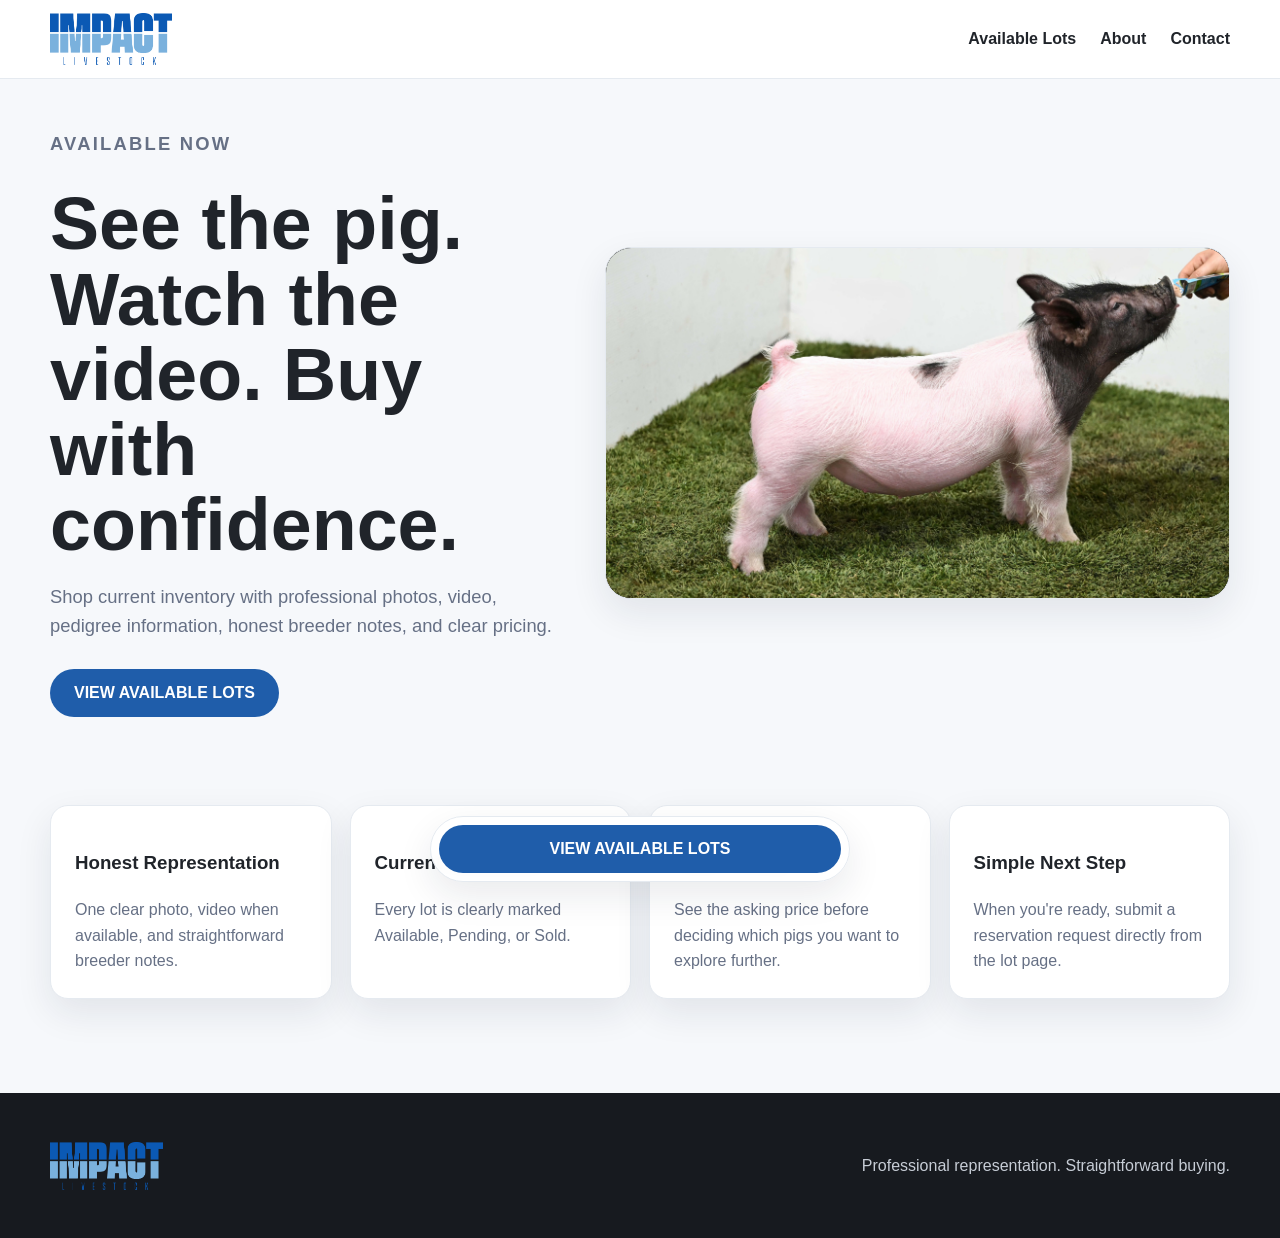
==== commit 197f4f2a: "Update index.html" ====
--- a/index.html
+++ b/index.html
@@ -1 +1,6 @@
-<!doctype html><html lang="en"><head><meta charset="utf-8"><meta name="viewport" content="width=device-width,initial-scale=1"><title>Impact Livestock</title><link rel="stylesheet" href="css/style.css"></head><body><header class="site-header"><div class="container nav"><a class="brand" href="index.html"><img src="images/logo.png" alt="Impact Livestock"></a><nav class="nav-links"><a href="pigs/index.html">Available Lots</a><a class="hide-mobile" href="about.html">About</a><a href="contact.html">Contact</a></nav></div></header><main><section class="hero"><div class="container hero-grid"><div><p class="eyebrow">Available now</p><h1>See the pig. Watch the video. Buy with confidence.</h1><p>Shop current inventory with professional photos, video, pedigree information, honest breeder notes, and clear pricing.</p><a class="button" href="pigs/index.html">VIEW AVAILABLE LOTS</a></div><div class="hero-media"><video class="hero-video" autoplay muted loop playsinline poster="images/hero.jpg"><source src="videos/welcome.mp4" type="video/mp4"></video></div></div></section><section class="section"><div class="container"><div class="feature-grid"><article class="feature"><h3>Honest Representation</h3><p>One clear photo, video when available, and straightforward breeder notes.</p></article><article class="feature"><h3>Current Availability</h3><p>Every lot is clearly marked Available, Pending, or Sold.</p></article><article class="feature"><h3>Clear Pricing</h3><p>See the asking price before deciding which pigs you want to explore further.</p></article><article class="feature"><h3>Simple Next Step</h3><p>When you're ready, submit a reservation request directly from the lot page.</p></article></div></div></section></main><footer class="site-footer"><div class="container footer-grid"><img src="images/logo.png" alt="Impact Livestock"><p>Professional representation. Straightforward buying.</p></div></footer></body></html>+<!doctype html><html lang="en"><head><meta charset="utf-8"><meta name="viewport" content="width=device-width,initial-scale=1"><title>Impact Livestock</title><link rel="stylesheet" href="css/style.css"></head><body><header class="site-header"><div class="container nav"><a class="brand" href="index.html"><img src="images/logo.png" alt="Impact Livestock"></a><nav class="nav-links"><a href="pigs/index.html">Available Lots</a><a class="hide-mobile" href="about.html">About</a><a href="contact.html">Contact</a></nav></div></header><main><section class="hero"><div class="container hero-grid"><div><p class="eyebrow">Available now</p><h1>See the pig. Watch the video. Buy with confidence.</h1><p>Shop current inventory with professional photos, video, pedigree information, honest breeder notes, and clear pricing.</p><a class="button" href="pigs/index.html">VIEW AVAILABLE LOTS</a></div><div class="hero-media"><video class="hero-video" autoplay muted loop playsinline poster="images/hero.jpg"><source src="videos/welcome.mp4" type="video/mp4"></video></div></div></section><section class="section"><div class="container"><div class="feature-grid"><article class="feature"><h3>Honest Representation</h3><p>One clear photo, video when available, and straightforward breeder notes.</p></article><article class="feature"><h3>Current Availability</h3><p>Every lot is clearly marked Available, Pending, or Sold.</p></article><article class="feature"><h3>Clear Pricing</h3><p>See the asking price before deciding which pigs you want to explore further.</p></article><article class="feature"><h3>Simple Next Step</h3><p>When you're ready, submit a reservation request directly from the lot page.</p></article></div></div></section></main><footer class="site-footer"><div class="container footer-grid"><img src="images/logo.png" alt="Impact Livestock"><p>Professional representation. Straightforward buying.</p></div></footer><div class="home-sticky-cta">
+  <a class="button full" href="pigs/index.html">
+    VIEW AVAILABLE LOTS
+  </a>
+</div>
+</body></html>
